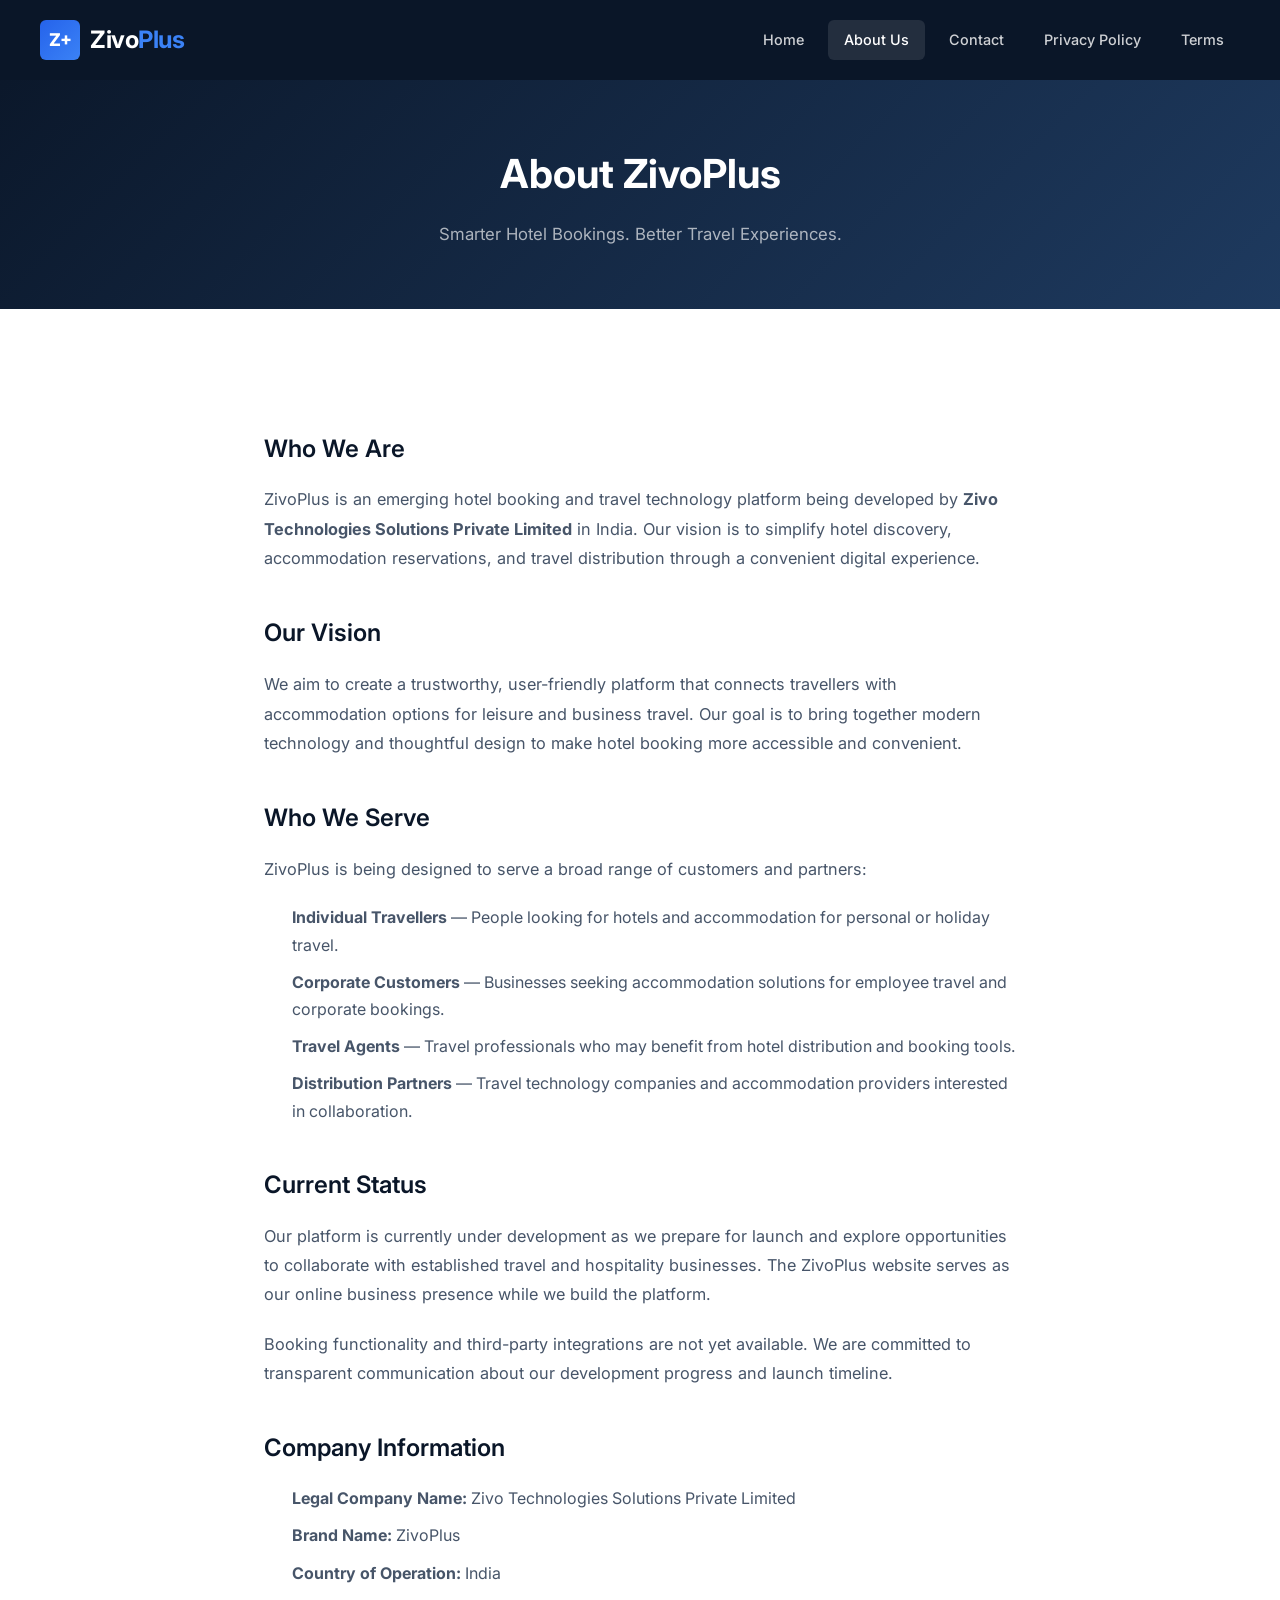
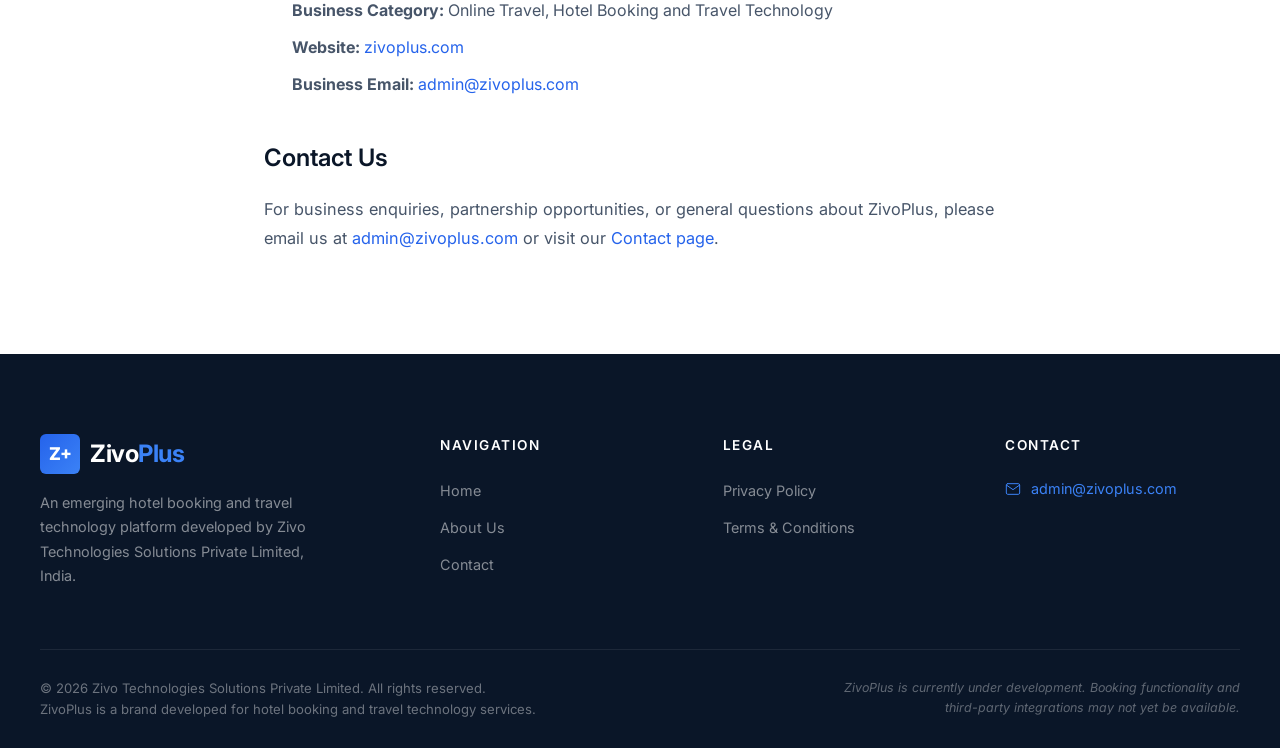
==== about.html @ 61698e4e "Initial commit for ZivoPlus website" ====
<!DOCTYPE html>
<html lang="en">
<head>
  <meta charset="UTF-8">
  <meta name="viewport" content="width=device-width, initial-scale=1.0">
  <title>About Us | ZivoPlus</title>
  <meta name="description" content="Learn about ZivoPlus — an emerging hotel booking and travel technology platform developed by Zivo Technologies Solutions Private Limited, India.">
  <link rel="canonical" href="https://zivoplus.com/about.html">

  <!-- Favicon -->
  <link rel="icon" type="image/svg+xml" href="favicon.svg">

  <!-- Google Fonts -->
  <link rel="preconnect" href="https://fonts.googleapis.com">
  <link rel="preconnect" href="https://fonts.gstatic.com" crossorigin>
  <link href="https://fonts.googleapis.com/css2?family=Inter:wght@400;500;600;700;800&display=swap" rel="stylesheet">

  <!-- Stylesheet -->
  <link rel="stylesheet" href="css/styles.css">
</head>
<body>

  <!-- Header -->
  <header class="header header-legal" role="banner">
    <div class="header-inner">
      <a href="/" class="logo" aria-label="ZivoPlus Home">
        <div class="logo-symbol" aria-hidden="true">Z+</div>
        <div class="logo-text">Zivo<span>Plus</span></div>
      </a>
      <nav class="nav" role="navigation" aria-label="Main navigation">
        <a href="/" class="nav-link">Home</a>
        <a href="about.html" class="nav-link active">About Us</a>
        <a href="contact.html" class="nav-link">Contact</a>
        <a href="privacy-policy.html" class="nav-link">Privacy Policy</a>
        <a href="terms-and-conditions.html" class="nav-link">Terms</a>
      </nav>
      <button class="mobile-toggle" aria-label="Toggle menu" aria-expanded="false">
        <span></span><span></span><span></span>
      </button>
    </div>
  </header>

  <!-- Page Hero -->
  <section class="page-hero">
    <div class="container">
      <h1>About ZivoPlus</h1>
      <p>Smarter Hotel Bookings. Better Travel Experiences.</p>
    </div>
  </section>

  <!-- Content -->
  <main class="page-content">
    <div class="container">
      <h2>Who We Are</h2>
      <p>
        ZivoPlus is an emerging hotel booking and travel technology platform being developed by <strong>Zivo Technologies Solutions Private Limited</strong> in India. Our vision is to simplify hotel discovery, accommodation reservations, and travel distribution through a convenient digital experience.
      </p>

      <h2>Our Vision</h2>
      <p>
        We aim to create a trustworthy, user-friendly platform that connects travellers with accommodation options for leisure and business travel. Our goal is to bring together modern technology and thoughtful design to make hotel booking more accessible and convenient.
      </p>

      <h2>Who We Serve</h2>
      <p>
        ZivoPlus is being designed to serve a broad range of customers and partners:
      </p>
      <ul style="padding-left: 20px; margin-bottom: 20px;">
        <li style="color: var(--color-gray-500); margin-bottom: 10px; position: relative; padding-left: 8px;"><strong>Individual Travellers</strong> — People looking for hotels and accommodation for personal or holiday travel.</li>
        <li style="color: var(--color-gray-500); margin-bottom: 10px; position: relative; padding-left: 8px;"><strong>Corporate Customers</strong> — Businesses seeking accommodation solutions for employee travel and corporate bookings.</li>
        <li style="color: var(--color-gray-500); margin-bottom: 10px; position: relative; padding-left: 8px;"><strong>Travel Agents</strong> — Travel professionals who may benefit from hotel distribution and booking tools.</li>
        <li style="color: var(--color-gray-500); margin-bottom: 10px; position: relative; padding-left: 8px;"><strong>Distribution Partners</strong> — Travel technology companies and accommodation providers interested in collaboration.</li>
      </ul>

      <h2>Current Status</h2>
      <p>
        Our platform is currently under development as we prepare for launch and explore opportunities to collaborate with established travel and hospitality businesses. The ZivoPlus website serves as our online business presence while we build the platform.
      </p>
      <p>
        Booking functionality and third-party integrations are not yet available. We are committed to transparent communication about our development progress and launch timeline.
      </p>

      <h2>Company Information</h2>
      <ul style="padding-left: 20px; margin-bottom: 20px;">
        <li style="color: var(--color-gray-500); margin-bottom: 10px; position: relative; padding-left: 8px;"><strong>Legal Company Name:</strong> Zivo Technologies Solutions Private Limited</li>
        <li style="color: var(--color-gray-500); margin-bottom: 10px; position: relative; padding-left: 8px;"><strong>Brand Name:</strong> ZivoPlus</li>
        <li style="color: var(--color-gray-500); margin-bottom: 10px; position: relative; padding-left: 8px;"><strong>Country of Operation:</strong> India</li>
        <li style="color: var(--color-gray-500); margin-bottom: 10px; position: relative; padding-left: 8px;"><strong>Business Category:</strong> Online Travel, Hotel Booking and Travel Technology</li>
        <li style="color: var(--color-gray-500); margin-bottom: 10px; position: relative; padding-left: 8px;"><strong>Website:</strong> <a href="https://zivoplus.com" style="color: var(--color-blue-accent);">zivoplus.com</a></li>
        <li style="color: var(--color-gray-500); margin-bottom: 10px; position: relative; padding-left: 8px;"><strong>Business Email:</strong> <a href="mailto:admin@zivoplus.com" style="color: var(--color-blue-accent);">admin@zivoplus.com</a></li>
      </ul>

      <h2>Contact Us</h2>
      <p>
        For business enquiries, partnership opportunities, or general questions about ZivoPlus, please email us at <a href="mailto:admin@zivoplus.com" style="color: var(--color-blue-accent);">admin@zivoplus.com</a> or visit our <a href="contact.html" style="color: var(--color-blue-accent);">Contact page</a>.
      </p>
    </div>
  </main>

  <!-- Footer -->
  <footer class="footer" role="contentinfo">
    <div class="footer-grid">
      <div class="footer-brand">
        <a href="/" class="logo" aria-label="ZivoPlus Home">
          <div class="logo-symbol" aria-hidden="true">Z+</div>
          <div class="logo-text">Zivo<span>Plus</span></div>
        </a>
        <p>An emerging hotel booking and travel technology platform developed by Zivo Technologies Solutions Private Limited, India.</p>
      </div>
      <div class="footer-col">
        <h4>Navigation</h4>
        <ul class="footer-links">
          <li><a href="/">Home</a></li>
          <li><a href="about.html">About Us</a></li>
          <li><a href="contact.html">Contact</a></li>
        </ul>
      </div>
      <div class="footer-col">
        <h4>Legal</h4>
        <ul class="footer-links">
          <li><a href="privacy-policy.html">Privacy Policy</a></li>
          <li><a href="terms-and-conditions.html">Terms &amp; Conditions</a></li>
        </ul>
      </div>
      <div class="footer-col">
        <h4>Contact</h4>
        <div class="footer-contact-item">
          <svg xmlns="http://www.w3.org/2000/svg" viewBox="0 0 24 24" fill="none" stroke-width="1.5" stroke-linecap="round" stroke-linejoin="round"><path d="M4 4h16c1.1 0 2 .9 2 2v12c0 1.1-.9 2-2 2H4c-1.1 0-2-.9-2-2V6c0-1.1.9-2 2-2z"/><polyline points="22,6 12,13 2,6"/></svg>
          <a href="mailto:admin@zivoplus.com">admin@zivoplus.com</a>
        </div>
      </div>
    </div>
    <div class="footer-bottom">
      <div class="footer-bottom-inner">
        <div class="footer-copyright">&copy; 2026 Zivo Technologies Solutions Private Limited. All rights reserved.<br>ZivoPlus is a brand developed for hotel booking and travel technology services.</div>
        <div class="footer-status">ZivoPlus is currently under development. Booking functionality and third-party integrations may not yet be available.</div>
      </div>
    </div>
  </footer>

  <script src="js/main.js"></script>
</body>
</html>
---- css/styles.css ----
/* ============================================
   ZivoPlus — Global Stylesheet
   Premium Hotel Booking & Travel Technology
   ============================================ */

/* ---------- CSS Custom Properties ---------- */
:root {
  /* Brand Colors */
  --color-navy-dark: #0a1628;
  --color-navy: #0f2240;
  --color-navy-mid: #1e3a5f;
  --color-blue-accent: #2563eb;
  --color-blue-light: #3b82f6;
  --color-blue-pale: #dbeafe;
  --color-blue-glow: #60a5fa;

  /* Neutrals */
  --color-white: #ffffff;
  --color-off-white: #f8fafc;
  --color-gray-50: #f1f5f9;
  --color-gray-100: #e2e8f0;
  --color-gray-200: #cbd5e1;
  --color-gray-300: #94a3b8;
  --color-gray-400: #64748b;
  --color-gray-500: #475569;
  --color-gray-600: #334155;
  --color-gray-700: #1e293b;

  /* Typography */
  --font-primary: 'Inter', -apple-system, BlinkMacSystemFont, 'Segoe UI', Roboto, Oxygen, Ubuntu, sans-serif;
  --font-weight-normal: 400;
  --font-weight-medium: 500;
  --font-weight-semibold: 600;
  --font-weight-bold: 700;
  --font-weight-extrabold: 800;

  /* Spacing */
  --section-padding: 100px 0;
  --container-max: 1200px;
  --container-padding: 0 24px;

  /* Transitions */
  --transition-fast: 0.2s ease;
  --transition-base: 0.3s ease;
  --transition-slow: 0.5s ease;

  /* Shadows */
  --shadow-sm: 0 1px 3px rgba(0, 0, 0, 0.08);
  --shadow-md: 0 4px 12px rgba(0, 0, 0, 0.1);
  --shadow-lg: 0 8px 30px rgba(0, 0, 0, 0.12);
  --shadow-xl: 0 12px 40px rgba(0, 0, 0, 0.15);

  /* Border Radius */
  --radius-sm: 6px;
  --radius-md: 10px;
  --radius-lg: 16px;
  --radius-xl: 24px;

  /* Header */
  --header-height: 80px;
}


/* ---------- Reset & Base ---------- */
*,
*::before,
*::after {
  margin: 0;
  padding: 0;
  box-sizing: border-box;
}

html {
  scroll-behavior: smooth;
  -webkit-text-size-adjust: 100%;
}

body {
  font-family: var(--font-primary);
  font-weight: var(--font-weight-normal);
  color: var(--color-gray-700);
  background-color: var(--color-white);
  line-height: 1.7;
  -webkit-font-smoothing: antialiased;
  -moz-osx-font-smoothing: grayscale;
  overflow-x: hidden;
}

a {
  color: inherit;
  text-decoration: none;
  transition: color var(--transition-fast);
}

ul, ol {
  list-style: none;
}

img {
  max-width: 100%;
  height: auto;
  display: block;
}

button {
  font-family: inherit;
  cursor: pointer;
  border: none;
  background: none;
}

input, textarea, select {
  font-family: inherit;
  font-size: inherit;
}


/* ---------- Utility Classes ---------- */
.container {
  max-width: var(--container-max);
  margin: 0 auto;
  padding: var(--container-padding);
}

.section-label {
  display: inline-flex;
  align-items: center;
  gap: 8px;
  font-size: 0.8rem;
  font-weight: var(--font-weight-semibold);
  text-transform: uppercase;
  letter-spacing: 2px;
  color: var(--color-blue-accent);
  margin-bottom: 16px;
}

.section-label::before {
  content: '';
  display: inline-block;
  width: 32px;
  height: 2px;
  background: var(--color-blue-accent);
}

.section-title {
  font-size: 2.5rem;
  font-weight: var(--font-weight-bold);
  color: var(--color-navy-dark);
  line-height: 1.2;
  margin-bottom: 20px;
}

.section-subtitle {
  font-size: 1.1rem;
  color: var(--color-gray-400);
  max-width: 640px;
  line-height: 1.7;
}

.text-center {
  text-align: center;
}

.mx-auto {
  margin-left: auto;
  margin-right: auto;
}

/* Fade-in animation */
.fade-in {
  opacity: 0;
  transform: translateY(30px);
  transition: opacity 0.7s ease, transform 0.7s ease;
}

.fade-in.visible {
  opacity: 1;
  transform: translateY(0);
}

.fade-in-delay-1 { transition-delay: 0.1s; }
.fade-in-delay-2 { transition-delay: 0.2s; }
.fade-in-delay-3 { transition-delay: 0.3s; }
.fade-in-delay-4 { transition-delay: 0.4s; }


/* ---------- Buttons ---------- */
.btn {
  display: inline-flex;
  align-items: center;
  justify-content: center;
  gap: 8px;
  padding: 14px 32px;
  font-size: 0.95rem;
  font-weight: var(--font-weight-semibold);
  border-radius: var(--radius-sm);
  transition: all var(--transition-base);
  white-space: nowrap;
  text-decoration: none;
}

.btn-primary {
  background: var(--color-blue-accent);
  color: var(--color-white);
  box-shadow: 0 4px 14px rgba(37, 99, 235, 0.35);
}

.btn-primary:hover {
  background: #1d4ed8;
  box-shadow: 0 6px 20px rgba(37, 99, 235, 0.45);
  transform: translateY(-2px);
}

.btn-outline {
  background: transparent;
  color: var(--color-white);
  border: 2px solid rgba(255, 255, 255, 0.4);
}

.btn-outline:hover {
  background: rgba(255, 255, 255, 0.1);
  border-color: var(--color-white);
  transform: translateY(-2px);
}

.btn-outline-dark {
  background: transparent;
  color: var(--color-blue-accent);
  border: 2px solid var(--color-blue-accent);
}

.btn-outline-dark:hover {
  background: var(--color-blue-accent);
  color: var(--color-white);
  transform: translateY(-2px);
}


/* ---------- Header & Navigation ---------- */
.header {
  position: fixed;
  top: 0;
  left: 0;
  width: 100%;
  z-index: 1000;
  padding: 0 24px;
  height: var(--header-height);
  display: flex;
  align-items: center;
  transition: all var(--transition-base);
  background: transparent;
}

.header.scrolled {
  background: rgba(10, 22, 40, 0.95);
  backdrop-filter: blur(12px);
  -webkit-backdrop-filter: blur(12px);
  box-shadow: 0 2px 20px rgba(0, 0, 0, 0.15);
}

.header-inner {
  display: flex;
  align-items: center;
  justify-content: space-between;
  width: 100%;
  max-width: var(--container-max);
  margin: 0 auto;
}

/* Logo */
.logo {
  display: flex;
  align-items: center;
  gap: 10px;
  text-decoration: none;
  z-index: 1001;
}

.logo-symbol {
  width: 40px;
  height: 40px;
  background: linear-gradient(135deg, var(--color-blue-accent), var(--color-blue-light));
  border-radius: var(--radius-sm);
  display: flex;
  align-items: center;
  justify-content: center;
  font-size: 1.1rem;
  font-weight: var(--font-weight-extrabold);
  color: var(--color-white);
}

.logo-text {
  font-size: 1.5rem;
  font-weight: var(--font-weight-bold);
  color: var(--color-white);
  letter-spacing: -0.5px;
}

.logo-text span {
  color: var(--color-blue-light);
}

/* Navigation */
.nav {
  display: flex;
  align-items: center;
  gap: 8px;
}

.nav-link {
  padding: 8px 16px;
  font-size: 0.9rem;
  font-weight: var(--font-weight-medium);
  color: rgba(255, 255, 255, 0.8);
  border-radius: var(--radius-sm);
  transition: all var(--transition-fast);
}

.nav-link:hover,
.nav-link.active {
  color: var(--color-white);
  background: rgba(255, 255, 255, 0.1);
}

.coming-soon-badge {
  display: inline-flex;
  align-items: center;
  gap: 6px;
  padding: 6px 14px;
  font-size: 0.7rem;
  font-weight: var(--font-weight-semibold);
  text-transform: uppercase;
  letter-spacing: 1.5px;
  color: var(--color-white);
  background: rgba(37, 99, 235, 0.3);
  border: 1px solid rgba(37, 99, 235, 0.5);
  border-radius: 50px;
  margin-left: 8px;
}

.coming-soon-badge::before {
  content: '';
  display: inline-block;
  width: 6px;
  height: 6px;
  background: #22c55e;
  border-radius: 50%;
  animation: pulse-dot 2s ease-in-out infinite;
}

@keyframes pulse-dot {
  0%, 100% { opacity: 1; transform: scale(1); }
  50% { opacity: 0.5; transform: scale(0.8); }
}

/* Mobile Menu Toggle */
.mobile-toggle {
  display: none;
  flex-direction: column;
  gap: 5px;
  padding: 8px;
  z-index: 1001;
  cursor: pointer;
}

.mobile-toggle span {
  display: block;
  width: 24px;
  height: 2px;
  background: var(--color-white);
  border-radius: 2px;
  transition: all var(--transition-base);
}

.mobile-toggle.active span:nth-child(1) {
  transform: rotate(45deg) translate(5px, 5px);
}

.mobile-toggle.active span:nth-child(2) {
  opacity: 0;
}

.mobile-toggle.active span:nth-child(3) {
  transform: rotate(-45deg) translate(5px, -5px);
}


/* ---------- Hero Section ---------- */
.hero {
  position: relative;
  min-height: 100vh;
  display: flex;
  align-items: center;
  justify-content: center;
  background: linear-gradient(135deg, #0a1628 0%, #1e3a5f 50%, #0f2240 100%);
  overflow: hidden;
  padding: 120px 24px 80px;
}

/* Background pattern overlay */
.hero::before {
  content: '';
  position: absolute;
  top: 0;
  left: 0;
  right: 0;
  bottom: 0;
  background-image:
    radial-gradient(ellipse at 20% 50%, rgba(37, 99, 235, 0.15) 0%, transparent 50%),
    radial-gradient(ellipse at 80% 20%, rgba(59, 130, 246, 0.1) 0%, transparent 50%),
    radial-gradient(ellipse at 50% 80%, rgba(37, 99, 235, 0.08) 0%, transparent 50%);
  z-index: 1;
}

/* Subtle grid pattern */
.hero::after {
  content: '';
  position: absolute;
  top: 0;
  left: 0;
  right: 0;
  bottom: 0;
  background-image: 
    linear-gradient(rgba(255, 255, 255, 0.02) 1px, transparent 1px),
    linear-gradient(90deg, rgba(255, 255, 255, 0.02) 1px, transparent 1px);
  background-size: 60px 60px;
  z-index: 1;
}

.hero-content {
  position: relative;
  z-index: 2;
  max-width: 780px;
  text-align: center;
}

.hero-status {
  display: inline-flex;
  align-items: center;
  gap: 8px;
  padding: 8px 20px;
  font-size: 0.75rem;
  font-weight: var(--font-weight-semibold);
  text-transform: uppercase;
  letter-spacing: 2px;
  color: var(--color-blue-glow);
  background: rgba(37, 99, 235, 0.12);
  border: 1px solid rgba(37, 99, 235, 0.25);
  border-radius: 50px;
  margin-bottom: 32px;
}

.hero-status .dot {
  width: 8px;
  height: 8px;
  background: var(--color-blue-glow);
  border-radius: 50%;
  animation: pulse-dot 2s ease-in-out infinite;
}

.hero h1 {
  font-size: 3.8rem;
  font-weight: var(--font-weight-extrabold);
  color: var(--color-white);
  line-height: 1.1;
  margin-bottom: 24px;
  letter-spacing: -1px;
}

.hero h1 .highlight {
  background: linear-gradient(135deg, var(--color-blue-light), var(--color-blue-glow));
  -webkit-background-clip: text;
  -webkit-text-fill-color: transparent;
  background-clip: text;
}

.hero-description {
  font-size: 1.15rem;
  color: rgba(255, 255, 255, 0.7);
  line-height: 1.8;
  margin-bottom: 20px;
  max-width: 620px;
  margin-left: auto;
  margin-right: auto;
}

.hero-launch-label {
  display: inline-block;
  font-size: 0.78rem;
  font-weight: var(--font-weight-semibold);
  text-transform: uppercase;
  letter-spacing: 2.5px;
  color: rgba(255, 255, 255, 0.5);
  margin-bottom: 36px;
  padding: 10px 0;
  border-top: 1px solid rgba(255, 255, 255, 0.1);
  border-bottom: 1px solid rgba(255, 255, 255, 0.1);
}

.hero-buttons {
  display: flex;
  gap: 16px;
  justify-content: center;
  flex-wrap: wrap;
}

/* Floating elements in hero */
.hero-float {
  position: absolute;
  border-radius: 50%;
  background: rgba(37, 99, 235, 0.08);
  border: 1px solid rgba(37, 99, 235, 0.1);
  z-index: 1;
}

.hero-float-1 {
  width: 300px;
  height: 300px;
  top: 10%;
  right: -5%;
  animation: float 8s ease-in-out infinite;
}

.hero-float-2 {
  width: 200px;
  height: 200px;
  bottom: 15%;
  left: -3%;
  animation: float 6s ease-in-out infinite reverse;
}

.hero-float-3 {
  width: 150px;
  height: 150px;
  top: 30%;
  left: 10%;
  animation: float 10s ease-in-out infinite;
}

@keyframes float {
  0%, 100% { transform: translateY(0) rotate(0deg); }
  50% { transform: translateY(-20px) rotate(3deg); }
}


/* ---------- About Section ---------- */
.about {
  padding: var(--section-padding);
  background: var(--color-white);
}

.about-grid {
  display: grid;
  grid-template-columns: 1fr 1fr;
  gap: 60px;
  align-items: center;
  margin-top: 48px;
}

.about-content p {
  font-size: 1.05rem;
  color: var(--color-gray-500);
  margin-bottom: 20px;
  line-height: 1.8;
}

.about-visual {
  position: relative;
}

.about-card {
  background: linear-gradient(135deg, var(--color-navy-dark), var(--color-navy-mid));
  border-radius: var(--radius-lg);
  padding: 48px 40px;
  color: var(--color-white);
}

.about-card-item {
  display: flex;
  align-items: flex-start;
  gap: 16px;
  margin-bottom: 28px;
}

.about-card-item:last-child {
  margin-bottom: 0;
}

.about-card-icon {
  width: 44px;
  height: 44px;
  min-width: 44px;
  background: rgba(37, 99, 235, 0.2);
  border-radius: var(--radius-sm);
  display: flex;
  align-items: center;
  justify-content: center;
}

.about-card-icon svg {
  width: 22px;
  height: 22px;
  stroke: var(--color-blue-light);
}

.about-card-item h4 {
  font-size: 1rem;
  font-weight: var(--font-weight-semibold);
  margin-bottom: 4px;
}

.about-card-item p {
  font-size: 0.9rem;
  color: rgba(255, 255, 255, 0.6);
  line-height: 1.6;
}


/* ---------- Services Section ---------- */
.services {
  padding: var(--section-padding);
  background: var(--color-off-white);
}

.services-grid {
  display: grid;
  grid-template-columns: repeat(2, 1fr);
  gap: 24px;
  margin-top: 48px;
}

.service-card {
  background: var(--color-white);
  border-radius: var(--radius-lg);
  padding: 40px 32px;
  border: 1px solid var(--color-gray-100);
  transition: all var(--transition-base);
  position: relative;
  overflow: hidden;
}

.service-card::before {
  content: '';
  position: absolute;
  top: 0;
  left: 0;
  right: 0;
  height: 3px;
  background: linear-gradient(90deg, var(--color-blue-accent), var(--color-blue-light));
  transform: scaleX(0);
  transform-origin: left;
  transition: transform var(--transition-base);
}

.service-card:hover {
  border-color: rgba(37, 99, 235, 0.2);
  box-shadow: var(--shadow-lg);
  transform: translateY(-4px);
}

.service-card:hover::before {
  transform: scaleX(1);
}

.service-icon {
  width: 56px;
  height: 56px;
  background: var(--color-blue-pale);
  border-radius: var(--radius-md);
  display: flex;
  align-items: center;
  justify-content: center;
  margin-bottom: 20px;
}

.service-icon svg {
  width: 28px;
  height: 28px;
  stroke: var(--color-blue-accent);
}

.service-card h3 {
  font-size: 1.2rem;
  font-weight: var(--font-weight-semibold);
  color: var(--color-navy-dark);
  margin-bottom: 12px;
}

.service-card p {
  font-size: 0.95rem;
  color: var(--color-gray-400);
  line-height: 1.7;
  margin-bottom: 16px;
}

.service-status {
  display: inline-flex;
  align-items: center;
  gap: 6px;
  font-size: 0.75rem;
  font-weight: var(--font-weight-semibold);
  text-transform: uppercase;
  letter-spacing: 1px;
  color: var(--color-blue-accent);
  background: var(--color-blue-pale);
  padding: 4px 12px;
  border-radius: 50px;
}

.service-status::before {
  content: '';
  width: 5px;
  height: 5px;
  background: var(--color-blue-accent);
  border-radius: 50%;
}


/* ---------- Partnership Section ---------- */
.partnerships {
  padding: var(--section-padding);
  background: linear-gradient(135deg, var(--color-navy-dark) 0%, var(--color-navy) 100%);
  position: relative;
  overflow: hidden;
}

.partnerships::before {
  content: '';
  position: absolute;
  top: 0;
  left: 0;
  right: 0;
  bottom: 0;
  background: radial-gradient(ellipse at 70% 50%, rgba(37, 99, 235, 0.12) 0%, transparent 60%);
}

.partnerships-content {
  position: relative;
  z-index: 2;
  max-width: 700px;
}

.partnerships .section-label {
  color: var(--color-blue-glow);
}

.partnerships .section-label::before {
  background: var(--color-blue-glow);
}

.partnerships .section-title {
  color: var(--color-white);
}

.partnerships .section-subtitle {
  color: rgba(255, 255, 255, 0.65);
}

.partnerships-text {
  font-size: 1.05rem;
  color: rgba(255, 255, 255, 0.65);
  line-height: 1.8;
  margin-top: 24px;
  margin-bottom: 36px;
}

.partnerships-features {
  display: flex;
  flex-wrap: wrap;
  gap: 16px;
  margin-bottom: 40px;
}

.partnership-feature {
  display: flex;
  align-items: center;
  gap: 10px;
  padding: 10px 18px;
  background: rgba(255, 255, 255, 0.06);
  border: 1px solid rgba(255, 255, 255, 0.1);
  border-radius: var(--radius-sm);
  font-size: 0.9rem;
  color: rgba(255, 255, 255, 0.8);
}

.partnership-feature svg {
  width: 18px;
  height: 18px;
  stroke: var(--color-blue-glow);
  flex-shrink: 0;
}


/* ---------- Why ZivoPlus Section ---------- */
.why-us {
  padding: var(--section-padding);
  background: var(--color-white);
}

.why-grid {
  display: grid;
  grid-template-columns: repeat(4, 1fr);
  gap: 24px;
  margin-top: 48px;
}

.why-card {
  text-align: center;
  padding: 40px 24px;
  border-radius: var(--radius-lg);
  border: 1px solid var(--color-gray-100);
  transition: all var(--transition-base);
}

.why-card:hover {
  border-color: rgba(37, 99, 235, 0.15);
  box-shadow: var(--shadow-md);
}

.why-icon {
  width: 64px;
  height: 64px;
  background: linear-gradient(135deg, var(--color-blue-pale), rgba(219, 234, 254, 0.5));
  border-radius: 50%;
  display: flex;
  align-items: center;
  justify-content: center;
  margin: 0 auto 20px;
}

.why-icon svg {
  width: 28px;
  height: 28px;
  stroke: var(--color-blue-accent);
}

.why-card h3 {
  font-size: 1.05rem;
  font-weight: var(--font-weight-semibold);
  color: var(--color-navy-dark);
  margin-bottom: 10px;
}

.why-card p {
  font-size: 0.9rem;
  color: var(--color-gray-400);
  line-height: 1.6;
}


/* ---------- Company Info Section ---------- */
.company-info {
  padding: var(--section-padding);
  background: var(--color-off-white);
}

.company-grid {
  display: grid;
  grid-template-columns: repeat(3, 1fr);
  gap: 24px;
  margin-top: 48px;
}

.company-detail {
  background: var(--color-white);
  padding: 28px 24px;
  border-radius: var(--radius-md);
  border: 1px solid var(--color-gray-100);
}

.company-detail-label {
  font-size: 0.78rem;
  font-weight: var(--font-weight-semibold);
  text-transform: uppercase;
  letter-spacing: 1.5px;
  color: var(--color-gray-300);
  margin-bottom: 8px;
}

.company-detail-value {
  font-size: 1rem;
  font-weight: var(--font-weight-medium);
  color: var(--color-navy-dark);
}

.company-detail-value a {
  color: var(--color-blue-accent);
}

.company-detail-value a:hover {
  text-decoration: underline;
}


/* ---------- Contact Section ---------- */
.contact {
  padding: var(--section-padding);
  background: var(--color-white);
}

.contact-grid {
  display: grid;
  grid-template-columns: 1fr 1fr;
  gap: 60px;
  margin-top: 48px;
}

.contact-info h3 {
  font-size: 1.3rem;
  font-weight: var(--font-weight-semibold);
  color: var(--color-navy-dark);
  margin-bottom: 16px;
}

.contact-info > p {
  font-size: 1rem;
  color: var(--color-gray-400);
  margin-bottom: 32px;
  line-height: 1.7;
}

.contact-method {
  display: flex;
  align-items: flex-start;
  gap: 16px;
  margin-bottom: 24px;
  padding: 20px;
  background: var(--color-off-white);
  border-radius: var(--radius-md);
  border: 1px solid var(--color-gray-100);
}

.contact-method-icon {
  width: 44px;
  height: 44px;
  min-width: 44px;
  background: var(--color-blue-pale);
  border-radius: var(--radius-sm);
  display: flex;
  align-items: center;
  justify-content: center;
}

.contact-method-icon svg {
  width: 20px;
  height: 20px;
  stroke: var(--color-blue-accent);
}

.contact-method h4 {
  font-size: 0.95rem;
  font-weight: var(--font-weight-semibold);
  color: var(--color-navy-dark);
  margin-bottom: 4px;
}

.contact-method p {
  font-size: 0.88rem;
  color: var(--color-gray-400);
}

.contact-method a {
  color: var(--color-blue-accent);
  font-weight: var(--font-weight-medium);
}

.contact-method a:hover {
  text-decoration: underline;
}

.enquiry-types {
  margin-top: 32px;
}

.enquiry-types h4 {
  font-size: 0.95rem;
  font-weight: var(--font-weight-semibold);
  color: var(--color-navy-dark);
  margin-bottom: 12px;
}

.enquiry-type-list {
  display: flex;
  flex-wrap: wrap;
  gap: 8px;
}

.enquiry-type-tag {
  font-size: 0.8rem;
  font-weight: var(--font-weight-medium);
  padding: 6px 14px;
  background: var(--color-blue-pale);
  color: var(--color-blue-accent);
  border-radius: 50px;
}

/* Contact Form */
.contact-form-wrapper {
  background: var(--color-off-white);
  border-radius: var(--radius-lg);
  padding: 40px;
  border: 1px solid var(--color-gray-100);
}

.contact-form-wrapper h3 {
  font-size: 1.2rem;
  font-weight: var(--font-weight-semibold);
  color: var(--color-navy-dark);
  margin-bottom: 24px;
}

.form-group {
  margin-bottom: 20px;
}

.form-group label {
  display: block;
  font-size: 0.88rem;
  font-weight: var(--font-weight-medium);
  color: var(--color-gray-600);
  margin-bottom: 6px;
}

.form-group label .required {
  color: #ef4444;
}

.form-control {
  width: 100%;
  padding: 12px 16px;
  font-size: 0.95rem;
  color: var(--color-gray-700);
  background: var(--color-white);
  border: 1px solid var(--color-gray-200);
  border-radius: var(--radius-sm);
  transition: all var(--transition-fast);
  outline: none;
}

.form-control:focus {
  border-color: var(--color-blue-accent);
  box-shadow: 0 0 0 3px rgba(37, 99, 235, 0.1);
}

.form-control.error {
  border-color: #ef4444;
  box-shadow: 0 0 0 3px rgba(239, 68, 68, 0.1);
}

.form-error-message {
  font-size: 0.8rem;
  color: #ef4444;
  margin-top: 4px;
  display: none;
}

.form-error-message.visible {
  display: block;
}

textarea.form-control {
  resize: vertical;
  min-height: 120px;
}

select.form-control {
  appearance: none;
  -webkit-appearance: none;
  background-image: url("data:image/svg+xml,%3Csvg xmlns='http://www.w3.org/2000/svg' width='12' height='12' viewBox='0 0 24 24' fill='none' stroke='%2364748b' stroke-width='2'%3E%3Cpolyline points='6 9 12 15 18 9'%3E%3C/polyline%3E%3C/svg%3E");
  background-repeat: no-repeat;
  background-position: right 16px center;
  padding-right: 40px;
}

.form-note {
  font-size: 0.82rem;
  color: var(--color-gray-300);
  margin-top: 16px;
  line-height: 1.5;
}

.form-note svg {
  display: inline;
  width: 14px;
  height: 14px;
  vertical-align: middle;
  margin-right: 4px;
  stroke: var(--color-gray-300);
}


/* ---------- Footer ---------- */
.footer {
  background: var(--color-navy-dark);
  padding: 80px 24px 0;
  color: rgba(255, 255, 255, 0.7);
}

.footer-grid {
  display: grid;
  grid-template-columns: 1.5fr 1fr 1fr 1fr;
  gap: 48px;
  max-width: var(--container-max);
  margin: 0 auto;
}

.footer-brand .logo {
  margin-bottom: 16px;
}

.footer-brand p {
  font-size: 0.9rem;
  line-height: 1.7;
  color: rgba(255, 255, 255, 0.5);
  max-width: 300px;
}

.footer-col h4 {
  font-size: 0.85rem;
  font-weight: var(--font-weight-semibold);
  text-transform: uppercase;
  letter-spacing: 1.5px;
  color: var(--color-white);
  margin-bottom: 20px;
}

.footer-links li {
  margin-bottom: 10px;
}

.footer-links a {
  font-size: 0.9rem;
  color: rgba(255, 255, 255, 0.5);
  transition: color var(--transition-fast);
}

.footer-links a:hover {
  color: var(--color-white);
}

.footer-contact-item {
  display: flex;
  align-items: center;
  gap: 10px;
  margin-bottom: 12px;
  font-size: 0.9rem;
  color: rgba(255, 255, 255, 0.5);
}

.footer-contact-item svg {
  width: 16px;
  height: 16px;
  stroke: var(--color-blue-light);
  flex-shrink: 0;
}

.footer-contact-item a {
  color: var(--color-blue-light);
}

.footer-contact-item a:hover {
  color: var(--color-white);
}

.footer-bottom {
  border-top: 1px solid rgba(255, 255, 255, 0.08);
  margin-top: 60px;
  padding: 28px 0;
  max-width: var(--container-max);
  margin-left: auto;
  margin-right: auto;
}

.footer-bottom-inner {
  display: flex;
  justify-content: space-between;
  align-items: flex-start;
  gap: 24px;
  flex-wrap: wrap;
}

.footer-copyright {
  font-size: 0.82rem;
  color: rgba(255, 255, 255, 0.4);
  line-height: 1.6;
  max-width: 500px;
}

.footer-status {
  font-size: 0.78rem;
  color: rgba(255, 255, 255, 0.35);
  max-width: 400px;
  text-align: right;
  line-height: 1.6;
  font-style: italic;
}


/* ---------- Legal Pages ---------- */
.legal-page {
  padding-top: calc(var(--header-height) + 60px);
  padding-bottom: 80px;
  min-height: 100vh;
}

.legal-page .container {
  max-width: 800px;
}

.legal-page h1 {
  font-size: 2.2rem;
  font-weight: var(--font-weight-bold);
  color: var(--color-navy-dark);
  margin-bottom: 8px;
}

.legal-page .effective-date {
  font-size: 0.9rem;
  color: var(--color-gray-300);
  margin-bottom: 40px;
}

.legal-page h2 {
  font-size: 1.4rem;
  font-weight: var(--font-weight-semibold);
  color: var(--color-navy-dark);
  margin-top: 40px;
  margin-bottom: 16px;
}

.legal-page h3 {
  font-size: 1.1rem;
  font-weight: var(--font-weight-semibold);
  color: var(--color-navy-dark);
  margin-top: 28px;
  margin-bottom: 12px;
}

.legal-page p {
  font-size: 0.98rem;
  color: var(--color-gray-500);
  margin-bottom: 16px;
  line-height: 1.8;
}

.legal-page ul {
  margin-bottom: 16px;
  padding-left: 20px;
}

.legal-page ul li {
  font-size: 0.98rem;
  color: var(--color-gray-500);
  line-height: 1.8;
  padding-left: 8px;
  position: relative;
  margin-bottom: 8px;
}

.legal-page ul li::before {
  content: '•';
  position: absolute;
  left: -12px;
  color: var(--color-blue-accent);
}

/* Legal page header - dark background for consistency */
.header-legal {
  background: var(--color-navy-dark);
}


/* ---------- Standalone Pages (About, Contact) ---------- */
.page-hero {
  background: linear-gradient(135deg, var(--color-navy-dark) 0%, var(--color-navy-mid) 100%);
  padding: calc(var(--header-height) + 60px) 24px 60px;
  text-align: center;
}

.page-hero h1 {
  font-size: 2.5rem;
  font-weight: var(--font-weight-bold);
  color: var(--color-white);
  margin-bottom: 12px;
}

.page-hero p {
  font-size: 1.05rem;
  color: rgba(255, 255, 255, 0.65);
  max-width: 600px;
  margin: 0 auto;
}

.page-content {
  padding: 80px 24px;
}

.page-content .container {
  max-width: 800px;
}

.page-content p {
  font-size: 1.02rem;
  color: var(--color-gray-500);
  margin-bottom: 20px;
  line-height: 1.8;
}

.page-content h2 {
  font-size: 1.5rem;
  font-weight: var(--font-weight-semibold);
  color: var(--color-navy-dark);
  margin-top: 40px;
  margin-bottom: 16px;
}


/* ---------- Responsive ---------- */
@media (max-width: 1024px) {
  .hero h1 {
    font-size: 3rem;
  }

  .about-grid {
    grid-template-columns: 1fr;
    gap: 40px;
  }

  .why-grid {
    grid-template-columns: repeat(2, 1fr);
  }

  .footer-grid {
    grid-template-columns: 1fr 1fr;
    gap: 40px;
  }

  .company-grid {
    grid-template-columns: repeat(2, 1fr);
  }
}

@media (max-width: 768px) {
  :root {
    --section-padding: 70px 0;
    --header-height: 70px;
  }

  /* Mobile Nav */
  .nav {
    position: fixed;
    top: 0;
    right: -100%;
    width: 100%;
    height: 100vh;
    background: var(--color-navy-dark);
    flex-direction: column;
    justify-content: center;
    gap: 8px;
    padding: 80px 32px;
    transition: right var(--transition-base);
  }

  .nav.open {
    right: 0;
  }

  .nav-link {
    font-size: 1.1rem;
    padding: 14px 20px;
    width: 100%;
    text-align: center;
  }

  .coming-soon-badge {
    margin-left: 0;
    margin-top: 8px;
  }

  .mobile-toggle {
    display: flex;
  }

  /* Hero */
  .hero {
    padding: 100px 20px 60px;
    min-height: auto;
  }

  .hero h1 {
    font-size: 2.2rem;
  }

  .hero-description {
    font-size: 1rem;
  }

  .hero-buttons {
    flex-direction: column;
    align-items: center;
  }

  .hero-buttons .btn {
    width: 100%;
    max-width: 300px;
  }

  .hero-float {
    display: none;
  }

  /* Section titles */
  .section-title {
    font-size: 1.9rem;
  }

  /* Services */
  .services-grid {
    grid-template-columns: 1fr;
  }

  /* Why */
  .why-grid {
    grid-template-columns: 1fr;
  }

  /* Company */
  .company-grid {
    grid-template-columns: 1fr;
  }

  /* Contact */
  .contact-grid {
    grid-template-columns: 1fr;
    gap: 40px;
  }

  .contact-form-wrapper {
    padding: 28px 20px;
  }

  /* Footer */
  .footer-grid {
    grid-template-columns: 1fr;
    gap: 32px;
  }

  .footer-bottom-inner {
    flex-direction: column;
    text-align: center;
  }

  .footer-status {
    text-align: center;
  }

  /* Partnership features */
  .partnerships-features {
    flex-direction: column;
  }

  /* Legal */
  .legal-page h1 {
    font-size: 1.8rem;
  }

  .page-hero h1 {
    font-size: 2rem;
  }
}

@media (max-width: 480px) {
  .hero h1 {
    font-size: 1.8rem;
  }

  .section-title {
    font-size: 1.6rem;
  }

  .btn {
    padding: 12px 24px;
    font-size: 0.9rem;
  }

  .service-card {
    padding: 28px 20px;
  }

  .about-card {
    padding: 32px 24px;
  }
}


/* ---------- Print Styles ---------- */
@media print {
  .header,
  .mobile-toggle,
  .hero-float {
    display: none;
  }

  body {
    color: #000;
    background: #fff;
  }

  .hero {
    background: #fff;
    color: #000;
    min-height: auto;
    padding: 20px 0;
  }

  .hero h1,
  .hero-description {
    color: #000;
  }
}
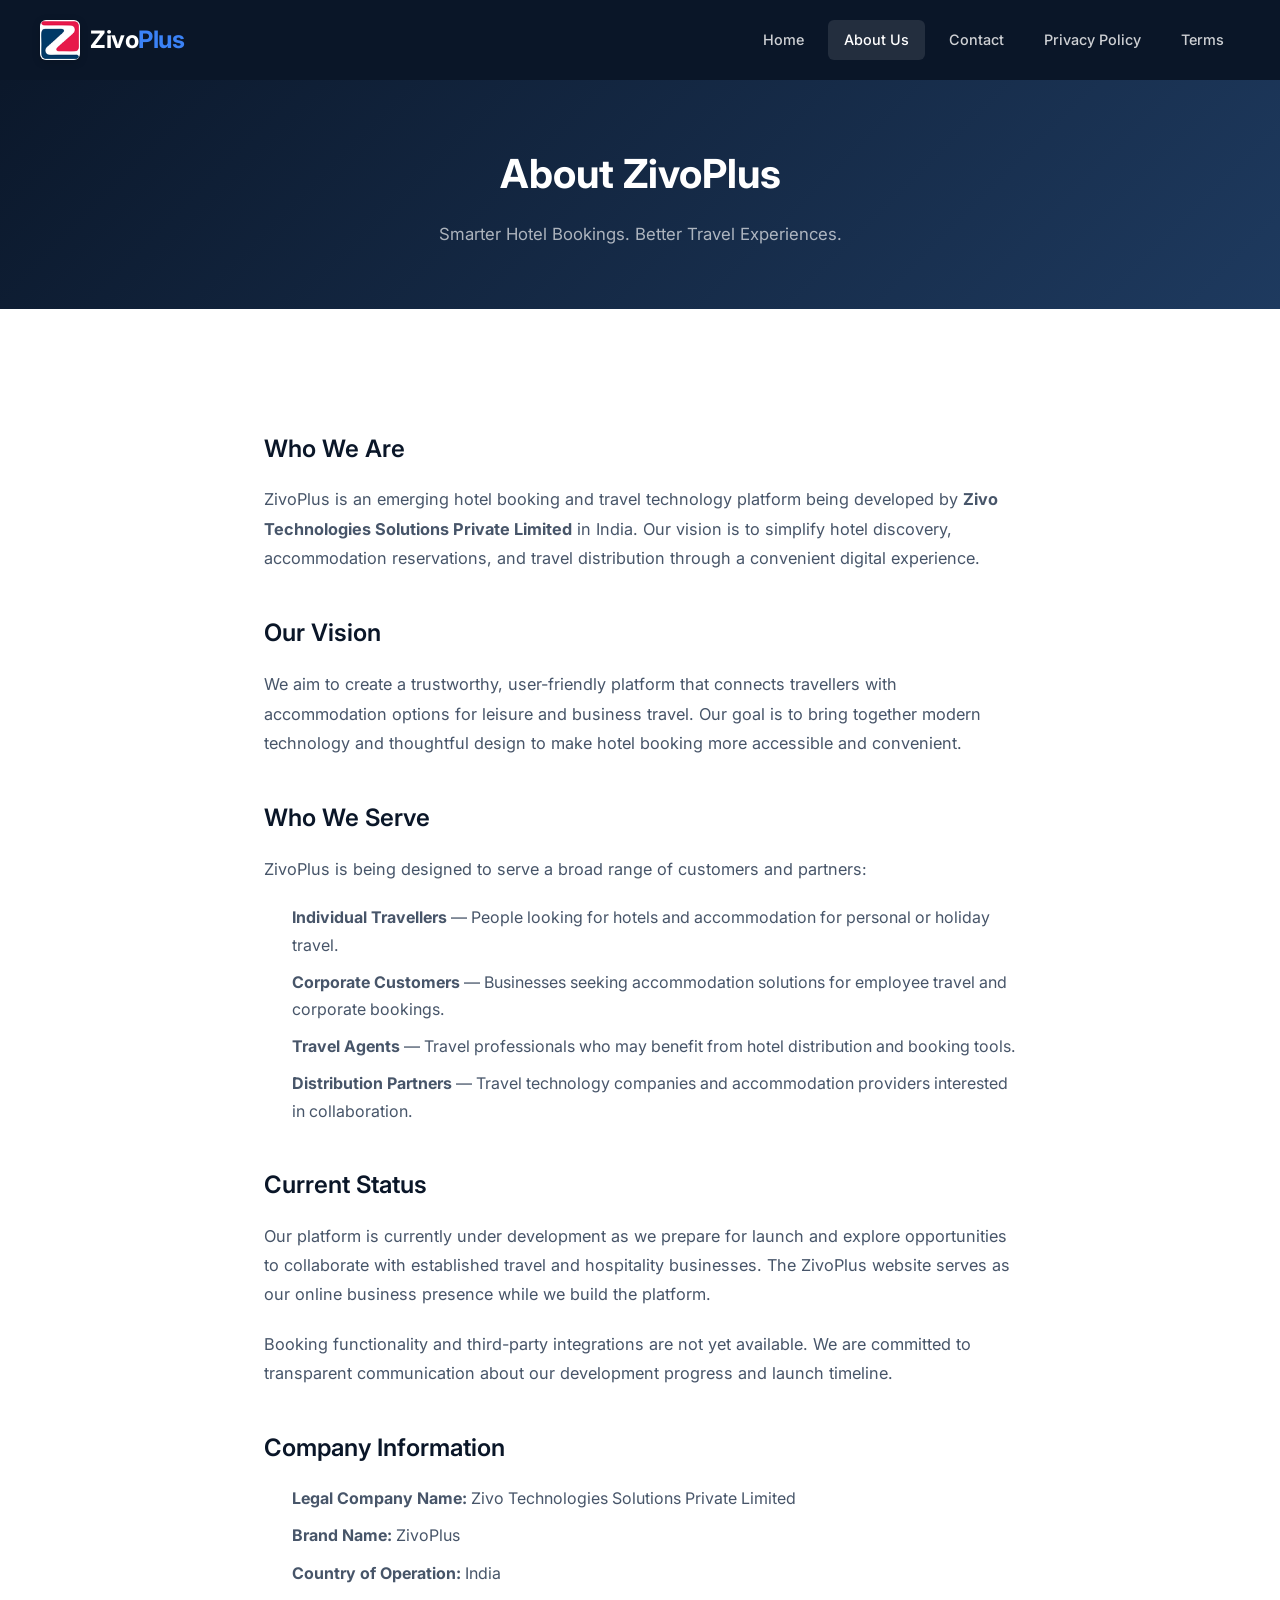
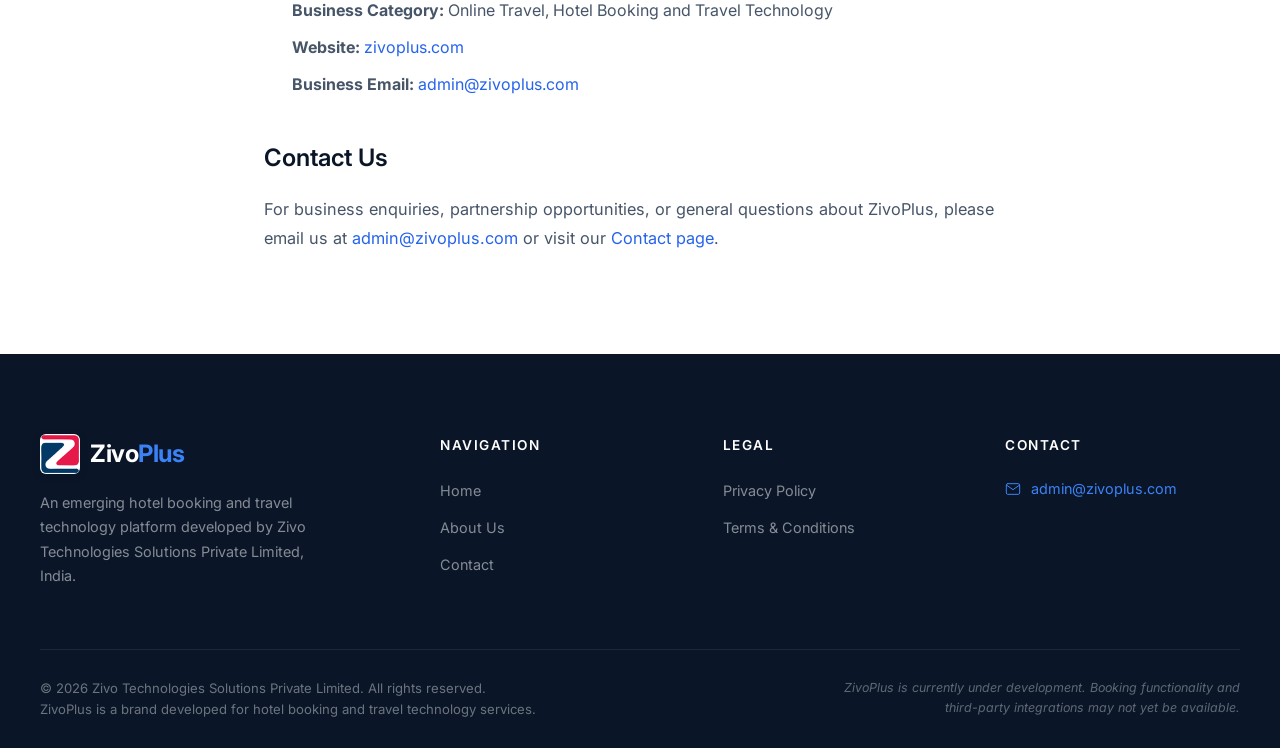
==== commit a497ab6c: "Upload official ZivoPlus brand logo and update navigation, favicons, and meta tags" ====
--- a/about.html
+++ b/about.html
@@ -7,8 +7,12 @@
   <meta name="description" content="Learn about ZivoPlus — an emerging hotel booking and travel technology platform developed by Zivo Technologies Solutions Private Limited, India.">
   <link rel="canonical" href="https://zivoplus.com/about.html">
 
+  <meta property="og:image" content="https://zivoplus.com/images/logo.png">
+
   <!-- Favicon -->
   <link rel="icon" type="image/svg+xml" href="favicon.svg">
+  <link rel="icon" type="image/png" sizes="32x32" href="images/favicon-32.png">
+  <link rel="apple-touch-icon" sizes="128x128" href="images/logo-128.png">
 
   <!-- Google Fonts -->
   <link rel="preconnect" href="https://fonts.googleapis.com">
@@ -24,7 +28,7 @@
   <header class="header header-legal" role="banner">
     <div class="header-inner">
       <a href="/" class="logo" aria-label="ZivoPlus Home">
-        <div class="logo-symbol" aria-hidden="true">Z+</div>
+        <img src="images/logo-64.png" alt="ZivoPlus" class="logo-img" width="40" height="40">
         <div class="logo-text">Zivo<span>Plus</span></div>
       </a>
       <nav class="nav" role="navigation" aria-label="Main navigation">
@@ -102,7 +106,7 @@
     <div class="footer-grid">
       <div class="footer-brand">
         <a href="/" class="logo" aria-label="ZivoPlus Home">
-          <div class="logo-symbol" aria-hidden="true">Z+</div>
+          <img src="images/logo-64.png" alt="ZivoPlus" class="logo-img" width="40" height="40">
           <div class="logo-text">Zivo<span>Plus</span></div>
         </a>
         <p>An emerging hotel booking and travel technology platform developed by Zivo Technologies Solutions Private Limited, India.</p>
--- a/css/styles.css
+++ b/css/styles.css
@@ -287,6 +287,16 @@
   font-size: 1.1rem;
   font-weight: var(--font-weight-extrabold);
   color: var(--color-white);
+}
+
+.logo-img {
+  width: 40px;
+  height: 40px;
+  border-radius: var(--radius-sm);
+  object-fit: cover;
+  box-shadow: 0 2px 8px rgba(0, 0, 0, 0.15);
+  display: block;
+  flex-shrink: 0;
 }
 
 .logo-text {
